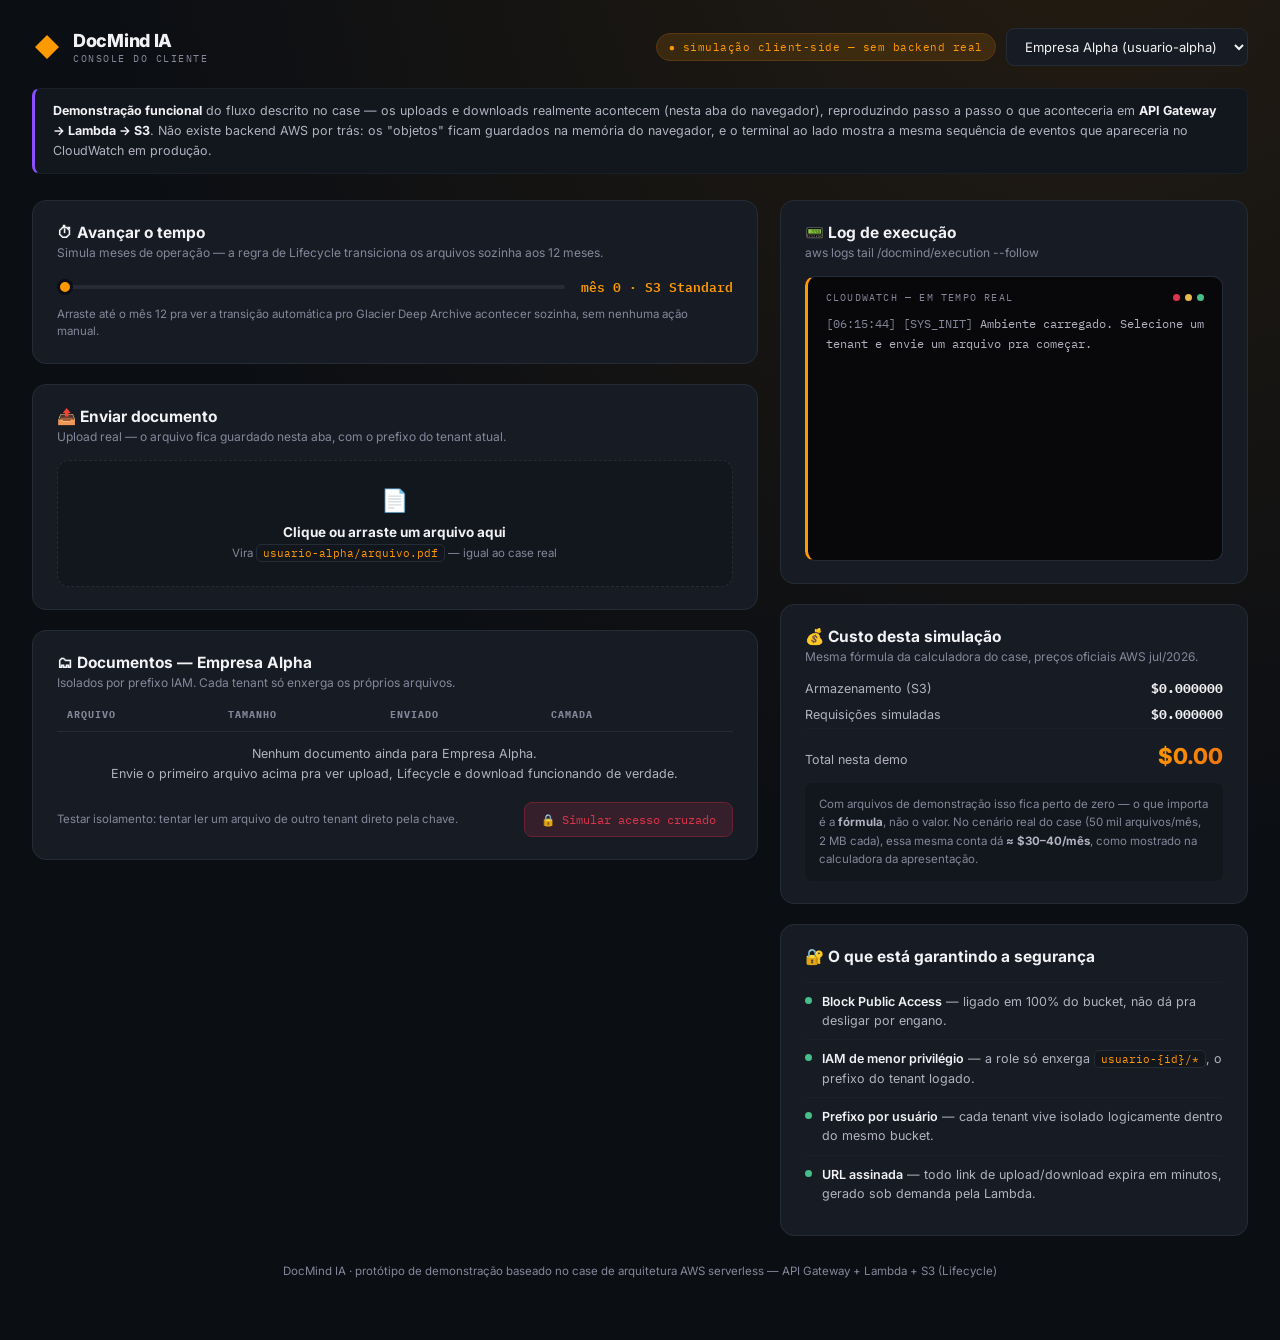
==== demo.html @ c2d1c425 "Publica apresentação e demo do DocMind IA" ====
<!DOCTYPE html>
<html lang="pt-BR">
<head>
<meta charset="UTF-8">
<meta name="viewport" content="width=device-width, initial-scale=1.0">
<title>DocMind IA — Demonstração funcional</title>
<link rel="preconnect" href="https://fonts.googleapis.com">
<link href="https://fonts.googleapis.com/css2?family=Inter:ital,wght@0,400;0,500;0,600;0,700;0,800;1,500&family=IBM+Plex+Mono:wght@400;500;600&display=swap" rel="stylesheet">
<style>
:root{
  --bg:#0B0E13; --bg-alt:#12161D; --card:#171C24;
  --border:#262C36; --border-soft:#1A1F28;
  --text:#F2F2F5; --text-muted:#B2B2C0; --text-dim:#86869A;
  --accent:#FF9900; --accent2:#FFC300; --accent-soft:rgba(255,153,0,.14); --accent-dim:#5C3814;
  --accent-gradient:linear-gradient(135deg,#FF9900,#EC7211);
  --teal:#6FBE44; --teal-soft:rgba(111,190,68,.15);
  --ice:#8C4FFF; --ice-soft:rgba(140,79,255,.15);
  --red:#DD344C; --red-soft:rgba(221,52,76,.15);
  --green:#45BE8A; --green-soft:rgba(69,190,138,.15);
  --pink:#E7157B; --pink-soft:rgba(231,21,123,.15);
  --display:'Inter',sans-serif; --body:'Inter',sans-serif; --mono:'IBM Plex Mono',monospace;
}
*{box-sizing:border-box; margin:0; padding:0;}
html,body{background:var(--bg); color:var(--text); font-family:var(--body); min-height:100vh;}
body{background:radial-gradient(circle at 85% -10%, rgba(255,153,0,.10), transparent 55%), var(--bg); padding:28px 32px 60px;}
::selection{background:var(--accent); color:#0B0E13;}
a{color:inherit;}

/* ---------- Header ---------- */
#topbar{display:flex; align-items:center; justify-content:space-between; max-width:1360px; margin:0 auto 22px; flex-wrap:wrap; gap:14px;}
.brand{display:flex; align-items:center; gap:11px;}
.brand svg{flex-shrink:0;}
.brand-text b{font-family:var(--display); font-weight:800; font-size:18px; letter-spacing:-.3px;}
.brand-text span{display:block; font-family:var(--mono); font-size:10px; letter-spacing:1.5px; text-transform:uppercase; color:var(--text-dim); margin-top:1px;}
.top-controls{display:flex; align-items:center; gap:10px; flex-wrap:wrap;}
.sim-badge{font-family:var(--mono); font-size:10.5px; letter-spacing:.5px; color:var(--accent); background:var(--accent-soft); border:1px solid var(--accent-dim); padding:6px 12px; border-radius:20px;}
select#tenantSelect{background:var(--card); color:var(--text); border:1px solid var(--border); border-radius:8px; padding:9px 14px; font-family:var(--body); font-size:13px; cursor:pointer; outline:none;}
select#tenantSelect:focus{border-color:var(--accent);}

/* ---------- Disclosure banner ---------- */
.disclosure{max-width:1360px; margin:0 auto 26px; background:var(--bg-alt); border:1px solid var(--border-soft); border-left:3px solid var(--ice); border-radius:8px; padding:12px 18px; font-size:12.5px; color:var(--text-muted); line-height:1.6;}
.disclosure b{color:var(--text);}

/* ---------- Layout ---------- */
.layout{max-width:1360px; margin:0 auto; display:grid; grid-template-columns:1.55fr 1fr; gap:22px; align-items:start;}
@media (max-width:980px){ .layout{grid-template-columns:1fr;} }

.card{background:var(--card); border:1px solid var(--border); border-radius:14px; padding:22px 24px;}
.card + .card{margin-top:20px;}
.card-head{display:flex; align-items:center; justify-content:space-between; margin-bottom:16px; gap:12px; flex-wrap:wrap;}
.card-head h2{font-family:var(--display); font-size:15.5px; font-weight:700;}
.card-head p{font-size:12px; color:var(--text-dim); margin-top:3px;}

/* ---------- Time control ---------- */
.time-row{display:flex; align-items:center; gap:16px; flex-wrap:wrap;}
.time-row input[type=range]{flex:1; min-width:180px; -webkit-appearance:none; height:4px; background:var(--border); border-radius:3px; outline:none;}
.time-row input[type=range]::-webkit-slider-thumb{-webkit-appearance:none; width:16px; height:16px; border-radius:50%; background:var(--accent); cursor:pointer; border:3px solid var(--bg);}
.time-readout{font-family:var(--mono); font-size:13px; color:var(--accent); font-weight:600; white-space:nowrap;}
.time-hint{font-size:11.5px; color:var(--text-dim); margin-top:8px; line-height:1.5;}

/* ---------- Upload zone ---------- */
.dropzone{border:1.5px dashed var(--border); border-radius:12px; padding:26px 20px; text-align:center; cursor:pointer; transition:all .15s; background:var(--bg-alt);}
.dropzone:hover, .dropzone.drag{border-color:var(--accent); background:var(--accent-soft);}
.dropzone .dz-icon{font-size:22px; margin-bottom:8px;}
.dropzone b{font-size:13.5px;}
.dropzone p{font-size:11.5px; color:var(--text-dim); margin-top:5px;}
#fileInput{display:none;}

/* ---------- Table ---------- */
table.docs{width:100%; border-collapse:collapse; margin-top:18px;}
table.docs thead th{font-family:var(--mono); font-size:10px; text-transform:uppercase; letter-spacing:1px; color:var(--text-dim); text-align:left; padding:0 10px 10px; border-bottom:1px solid var(--border);}
table.docs tbody td{padding:12px 10px; border-bottom:1px solid var(--border-soft); font-size:12.5px; color:var(--text-muted); vertical-align:middle;}
table.docs tbody tr:last-child td{border-bottom:none;}
.doc-name{color:var(--text); font-weight:600; display:flex; align-items:center; gap:9px;}
.doc-name .fi{width:26px; height:26px; border-radius:7px; background:var(--bg-alt); display:flex; align-items:center; justify-content:center; font-size:12px; flex-shrink:0;}
.tier-pill{font-family:var(--mono); font-size:10px; letter-spacing:.5px; padding:4px 9px; border-radius:20px; display:inline-flex; align-items:center; gap:5px; white-space:nowrap;}
.tier-pill.standard{background:var(--teal-soft); color:var(--teal);}
.tier-pill.glacier{background:var(--ice-soft); color:var(--ice);}
.btn-dl{background:none; border:1px solid var(--border); color:var(--text-muted); font-family:var(--mono); font-size:11px; padding:6px 12px; border-radius:7px; cursor:pointer; transition:all .15s;}
.btn-dl:hover{border-color:var(--accent); color:var(--accent); background:var(--accent-soft);}
.btn-rm{background:none; border:none; color:var(--text-dim); cursor:pointer; font-size:14px; padding:4px 6px;}
.btn-rm:hover{color:var(--red);}
.empty-row td{padding:36px 10px; text-align:center; color:var(--text-dim); font-size:12.5px; line-height:1.6;}

/* ---------- IAM test ---------- */
.iam-test{display:flex; align-items:center; justify-content:space-between; gap:14px; flex-wrap:wrap; margin-top:6px;}
.btn-iam{background:var(--red-soft); border:1px solid #6b2230; color:var(--red); font-family:var(--mono); font-size:11.5px; padding:9px 16px; border-radius:8px; cursor:pointer; white-space:nowrap;}
.btn-iam:hover{background:rgba(221,52,76,.24);}

/* ---------- Terminal ---------- */
.terminal{background:#08080B; border:1px solid var(--border); border-left:3px solid var(--accent); border-radius:10px; padding:14px 18px 16px;}
.terminal .t-title{font-family:var(--mono); font-size:10px; color:var(--text-dim); text-transform:uppercase; letter-spacing:1.2px; margin-bottom:10px; display:flex; justify-content:space-between; align-items:center;}
.terminal .t-title .dots{display:flex; gap:5px;}
.terminal .t-title .dots span{width:7px; height:7px; border-radius:50%; display:inline-block;}
.t-log{height:230px; overflow-y:auto; font-family:var(--mono); font-size:11.5px; line-height:1.75;}
.t-line{margin-bottom:2px; color:var(--text-muted);}
.t-line .tt{color:var(--text-dim); margin-right:7px;}

/* ---------- Cost card ---------- */
.cost-grid{display:grid; gap:10px;}
.cost-row{display:flex; justify-content:space-between; align-items:baseline; font-size:12.5px; color:var(--text-muted);}
.cost-row b{color:var(--text); font-family:var(--mono);}
.cost-total{margin-top:6px; padding-top:14px; border-top:1px solid var(--border-soft); display:flex; justify-content:space-between; align-items:baseline;}
.cost-total .lbl{font-size:12.5px; color:var(--text-muted);}
.cost-total .val{font-family:var(--display); font-size:22px; font-weight:800; background:var(--accent-gradient); -webkit-background-clip:text; background-clip:text; color:transparent;}
.cost-ref{margin-top:14px; padding:12px 14px; background:var(--bg-alt); border-radius:8px; font-size:11.5px; color:var(--text-dim); line-height:1.6;}
.cost-ref b{color:var(--text-muted);}

/* ---------- Security card ---------- */
.sec-item{display:flex; gap:10px; align-items:flex-start; padding:9px 0; border-top:1px solid var(--border-soft);}
.sec-item:first-child{border-top:none; padding-top:0;}
.sec-item .dot{width:7px; height:7px; border-radius:50%; background:var(--green); margin-top:5px; flex-shrink:0;}
.sec-item .st{font-size:12.5px; color:var(--text-muted); line-height:1.55;}
.sec-item .st b{color:var(--text); font-weight:600;}
code.inline{font-family:var(--mono); background:var(--bg-alt); border:1px solid var(--border); padding:1px 6px; border-radius:5px; font-size:11px; color:var(--accent);}

.footer-note{max-width:1360px; margin:26px auto 0; font-size:11.5px; color:var(--text-dim); text-align:center; line-height:1.6;}
</style>
</head>
<body>

<div id="topbar">
  <div class="brand">
    <svg width="30" height="30" viewBox="0 0 20 20" fill="none"><path d="M2 10 L10 2 L18 10 L10 18 Z M6 10 L10 6 L14 10 L10 14 Z" fill="#FF9900"/></svg>
    <div class="brand-text"><b>DocMind IA</b><span>Console do cliente</span></div>
  </div>
  <div class="top-controls">
    <span class="sim-badge">● simulação client-side — sem backend real</span>
    <select id="tenantSelect" onchange="switchTenant(this.value)">
      <option value="alpha">Empresa Alpha (usuario-alpha)</option>
      <option value="beta">Empresa Beta (usuario-beta)</option>
    </select>
  </div>
</div>

<div class="disclosure">
  <b>Demonstração funcional</b> do fluxo descrito no case — os uploads e downloads realmente acontecem (nesta aba do navegador), reproduzindo passo a passo o que aconteceria em <b>API Gateway → Lambda → S3</b>. Não existe backend AWS por trás: os "objetos" ficam guardados na memória do navegador, e o terminal ao lado mostra a mesma sequência de eventos que apareceria no CloudWatch em produção.
</div>

<div class="layout">
  <div>
    <div class="card">
      <div class="card-head">
        <div>
          <h2>⏱ Avançar o tempo</h2>
          <p>Simula meses de operação — a regra de Lifecycle transiciona os arquivos sozinha aos 12 meses.</p>
        </div>
      </div>
      <div class="time-row">
        <input type="range" id="rngMonths" min="0" max="36" step="1" value="0" oninput="setMonths(this.value)">
        <span class="time-readout" id="monthsReadout">mês 0 · S3 Standard</span>
      </div>
      <p class="time-hint">Arraste até o mês 12 pra ver a transição automática pro Glacier Deep Archive acontecer sozinha, sem nenhuma ação manual.</p>
    </div>

    <div class="card">
      <div class="card-head">
        <div>
          <h2>📤 Enviar documento</h2>
          <p>Upload real — o arquivo fica guardado nesta aba, com o prefixo do tenant atual.</p>
        </div>
      </div>
      <div class="dropzone" id="dropzone" onclick="document.getElementById('fileInput').click()">
        <div class="dz-icon">📄</div>
        <b>Clique ou arraste um arquivo aqui</b>
        <p>Vira <code class="inline" id="prefixHint">usuario-alpha/arquivo.pdf</code> — igual ao case real</p>
      </div>
      <input type="file" id="fileInput" onchange="handleFiles(this.files)">
    </div>

    <div class="card">
      <div class="card-head">
        <div>
          <h2>🗂 Documentos — <span id="tenantLabel">Empresa Alpha</span></h2>
          <p>Isolados por prefixo IAM. Cada tenant só enxerga os próprios arquivos.</p>
        </div>
      </div>
      <table class="docs">
        <thead>
          <tr><th>Arquivo</th><th>Tamanho</th><th>Enviado</th><th>Camada</th><th></th></tr>
        </thead>
        <tbody id="docsBody"></tbody>
      </table>

      <div class="iam-test">
        <span style="font-size:11.5px; color:var(--text-dim);">Testar isolamento: tentar ler um arquivo de outro tenant direto pela chave.</span>
        <button class="btn-iam" onclick="attemptCrossTenant()">🔒 Simular acesso cruzado</button>
      </div>
    </div>
  </div>

  <div>
    <div class="card">
      <div class="card-head">
        <div>
          <h2>📟 Log de execução</h2>
          <p>aws logs tail /docmind/execution --follow</p>
        </div>
      </div>
      <div class="terminal">
        <div class="t-title">
          <span>CloudWatch — em tempo real</span>
          <span class="dots"><span style="background:#DD344C;"></span><span style="background:#E8B84B;"></span><span style="background:#45BE8A;"></span></span>
        </div>
        <div class="t-log" id="terminalLog"></div>
      </div>
    </div>

    <div class="card">
      <div class="card-head"><div><h2>💰 Custo desta simulação</h2><p>Mesma fórmula da calculadora do case, preços oficiais AWS jul/2026.</p></div></div>
      <div class="cost-grid">
        <div class="cost-row"><span>Armazenamento (S3)</span><b id="costStorage">$0.000000</b></div>
        <div class="cost-row"><span>Requisições simuladas</span><b id="costRequests">$0.000000</b></div>
      </div>
      <div class="cost-total"><span class="lbl">Total nesta demo</span><span class="val" id="costTotal">$0.00</span></div>
      <div class="cost-ref">
        Com arquivos de demonstração isso fica perto de zero — o que importa é a <b>fórmula</b>, não o valor. No cenário real do case (50 mil arquivos/mês, 2 MB cada), essa mesma conta dá <b>≈ $30–40/mês</b>, como mostrado na calculadora da apresentação.
      </div>
    </div>

    <div class="card">
      <div class="card-head"><div><h2>🔐 O que está garantindo a segurança</h2></div></div>
      <div class="sec-item"><div class="dot"></div><div class="st"><b>Block Public Access</b> — ligado em 100% do bucket, não dá pra desligar por engano.</div></div>
      <div class="sec-item"><div class="dot"></div><div class="st"><b>IAM de menor privilégio</b> — a role só enxerga <code class="inline">usuario-{id}/*</code>, o prefixo do tenant logado.</div></div>
      <div class="sec-item"><div class="dot"></div><div class="st"><b>Prefixo por usuário</b> — cada tenant vive isolado logicamente dentro do mesmo bucket.</div></div>
      <div class="sec-item"><div class="dot"></div><div class="st"><b>URL assinada</b> — todo link de upload/download expira em minutos, gerado sob demanda pela Lambda.</div></div>
    </div>
  </div>
</div>

<p class="footer-note">DocMind IA · protótipo de demonstração baseado no case de arquitetura AWS serverless — API Gateway + Lambda + S3 (Lifecycle)</p>

<script>
/* ---------- Pricing (mesmas constantes da calculadora do case, us-east-1, jul/2026) ---------- */
const PRICE = { s3Standard:0.023, s3Glacier:0.00099, s3Put:0.005, s3Get:0.0004 };

/* ---------- Estado ---------- */
const tenants = {
  alpha: { name:'Empresa Alpha', prefix:'usuario-alpha' },
  beta:  { name:'Empresa Beta',  prefix:'usuario-beta' }
};
let currentTenant = 'alpha';
let monthsElapsed = 0;
let docs = { alpha: [], beta: [] };
let requestCount = 0;
let docSeq = 0;

/* ---------- Terminal ---------- */
function log(html, color){
  const el = document.getElementById('terminalLog');
  const time = new Date().toLocaleTimeString('pt-BR');
  const line = document.createElement('div');
  line.className = 't-line';
  line.innerHTML = `<span class="tt">[${time}]</span><span style="color:${color||'inherit'}">${html}</span>`;
  el.appendChild(line);
  el.scrollTop = el.scrollHeight;
  requestCount++;
}

/* ---------- Tenant ---------- */
function switchTenant(id){
  currentTenant = id;
  document.getElementById('tenantLabel').textContent = tenants[id].name;
  document.getElementById('prefixHint').textContent = `${tenants[id].prefix}/arquivo.pdf`;
  log(`<span style="color:var(--ice);">[IAM]</span> Sessão trocada — policy agora restringe acesso a <b>${tenants[id].prefix}/*</b>.`, null);
  renderDocs();
  renderCost();
}

/* ---------- Tempo / Lifecycle ---------- */
function setMonths(v){
  monthsElapsed = +v;
  const readout = document.getElementById('monthsReadout');
  let transitioned = 0;
  Object.keys(docs).forEach(t=>{
    docs[t].forEach(d=>{
      const wasGlacier = d.tier === 'glacier';
      d.tier = (monthsElapsed - d.uploadedMonth) >= 12 ? 'glacier' : 'standard';
      if(d.tier === 'glacier' && !wasGlacier) transitioned++;
    });
  });
  readout.textContent = `mês ${monthsElapsed} · ${monthsElapsed>=12 ? 'transição ativa' : 'janela de acesso ativo'}`;
  if(transitioned > 0){
    log(`<span style="color:var(--teal);">[S3_LIFECYCLE]</span> Regra automática migrou ${transitioned} objeto(s) pra Glacier Deep Archive — nenhuma ação manual.`, null);
  }
  renderDocs();
  renderCost();
}

/* ---------- Upload ---------- */
const dz = document.getElementById('dropzone');
['dragover','dragleave','drop'].forEach(evt=>{
  dz.addEventListener(evt, e=>{
    e.preventDefault();
    dz.classList.toggle('drag', evt==='dragover');
    if(evt==='drop') handleFiles(e.dataTransfer.files);
  });
});
function handleFiles(fileList){
  Array.from(fileList).forEach(file=>{
    const reader = new FileReader();
    reader.onload = ()=>{
      const blob = new Blob([reader.result], {type:file.type || 'application/octet-stream'});
      const doc = {
        id: 'doc'+(docSeq++),
        name: file.name,
        size: file.size,
        uploadedMonth: monthsElapsed,
        tier: 'standard',
        blob
      };
      docs[currentTenant].push(doc);
      const prefix = tenants[currentTenant].prefix;
      log(`<span style="color:var(--text);">[HTTPS_PUT]</span> Cliente envia <b>${file.name}</b> com token Bearer.`, null);
      log(`<span style="color:var(--ice);">[API_GATEWAY]</span> Token validado, roteando pra Lambda.`, null);
      log(`<span style="color:var(--accent);">[LAMBDA]</span> Gerando URL assinada restrita a <b>${prefix}/${file.name}</b> — expira em minutos.`, null);
      log(`<span style="color:var(--teal);">[S3_STANDARD]</span> Objeto armazenado (${formatSize(file.size)}).`, null);
      renderDocs();
      renderCost();
    };
    reader.readAsArrayBuffer(file);
  });
  document.getElementById('fileInput').value = '';
}

/* ---------- Download ---------- */
function handleDownload(id){
  const doc = docs[currentTenant].find(d=>d.id===id);
  if(!doc) return;
  const prefix = tenants[currentTenant].prefix;
  log(`<span style="color:var(--text);">[HTTPS_GET]</span> Cliente solicita download de <b>${doc.name}</b>.`, null);
  log(`<span style="color:var(--ice);">[API_GATEWAY]</span> Token validado.`, null);
  log(`<span style="color:var(--accent);">[LAMBDA]</span> Gerando URL assinada de leitura restrita a <b>${prefix}/${doc.name}</b>.`, null);
  if(doc.tier === 'glacier'){
    log(`<span style="color:var(--ice);">[S3_GLACIER]</span> Objeto em camada fria — restore iniciado (no mundo real leva de 3 a 12h).`, null);
    log(`<span style="color:var(--ice);">[S3_GLACIER]</span> Restore concluído (simulado). Link liberado.`, null);
  } else {
    log(`<span style="color:var(--teal);">[S3_STANDARD]</span> Link liberado imediatamente.`, null);
  }
  const url = URL.createObjectURL(doc.blob);
  const a = document.createElement('a');
  a.href = url; a.download = doc.name;
  document.body.appendChild(a); a.click(); a.remove();
  setTimeout(()=>URL.revokeObjectURL(url), 2000);
  renderCost();
}

function removeDoc(id){
  docs[currentTenant] = docs[currentTenant].filter(d=>d.id!==id);
  log(`<span style="color:var(--red);">[S3_DELETE]</span> Objeto removido manualmente da simulação (fora do fluxo real — no case, nada é deletado).`, null);
  renderDocs();
  renderCost();
}

/* ---------- Teste de isolamento IAM ---------- */
function attemptCrossTenant(){
  const otherId = currentTenant === 'alpha' ? 'beta' : 'alpha';
  const other = tenants[otherId];
  log(`<span style="color:var(--red);">[S3_GET]</span> Tentando ler <b>${other.prefix}/qualquer-arquivo.pdf</b> a partir da sessão de ${tenants[currentTenant].name}...`, null);
  log(`<span style="color:var(--red);">[IAM] AccessDenied</span> — a policy da role só permite ação em <b>${tenants[currentTenant].prefix}/*</b>. Requisição negada antes de tocar no S3.`, null);
}

/* ---------- Render ---------- */
function formatSize(bytes){
  if(bytes < 1024) return bytes + ' B';
  if(bytes < 1024*1024) return (bytes/1024).toFixed(1) + ' KB';
  return (bytes/1024/1024).toFixed(2) + ' MB';
}
function renderDocs(){
  const body = document.getElementById('docsBody');
  const list = docs[currentTenant];
  if(list.length === 0){
    body.innerHTML = `<tr class="empty-row"><td colspan="5">Nenhum documento ainda para ${tenants[currentTenant].name}.<br>Envie o primeiro arquivo acima pra ver upload, Lifecycle e download funcionando de verdade.</td></tr>`;
    return;
  }
  body.innerHTML = list.map(d=>`
    <tr>
      <td><div class="doc-name"><span class="fi">📄</span>${d.name}</div></td>
      <td>${formatSize(d.size)}</td>
      <td>mês ${d.uploadedMonth}</td>
      <td>${d.tier==='glacier'
        ? '<span class="tier-pill glacier">❄ Glacier Deep Archive</span>'
        : '<span class="tier-pill standard">☀ S3 Standard</span>'}</td>
      <td style="text-align:right; white-space:nowrap;">
        <button class="btn-dl" onclick="handleDownload('${d.id}')">Baixar</button>
        <button class="btn-rm" onclick="removeDoc('${d.id}')" title="Remover da simulação">✕</button>
      </td>
    </tr>
  `).join('');
}
function renderCost(){
  let storageCost = 0, requestCost = 0, puts=0, gets=0;
  Object.values(docs).flat().forEach(d=>{
    const gb = d.size / (1024**3);
    storageCost += gb * (d.tier==='glacier' ? PRICE.s3Glacier : PRICE.s3Standard);
    puts++;
  });
  requestCost = (puts/1000)*PRICE.s3Put;
  document.getElementById('costStorage').textContent = '$' + storageCost.toFixed(6);
  document.getElementById('costRequests').textContent = '$' + requestCost.toFixed(6);
  document.getElementById('costTotal').textContent = '$' + (storageCost+requestCost).toFixed(2);
}

/* ---------- Init ---------- */
log('<span style="color:var(--text-dim);">[SYS_INIT]</span> Ambiente carregado. Selecione um tenant e envie um arquivo pra começar.', null);
renderDocs();
renderCost();
</script>
</body>
</html>
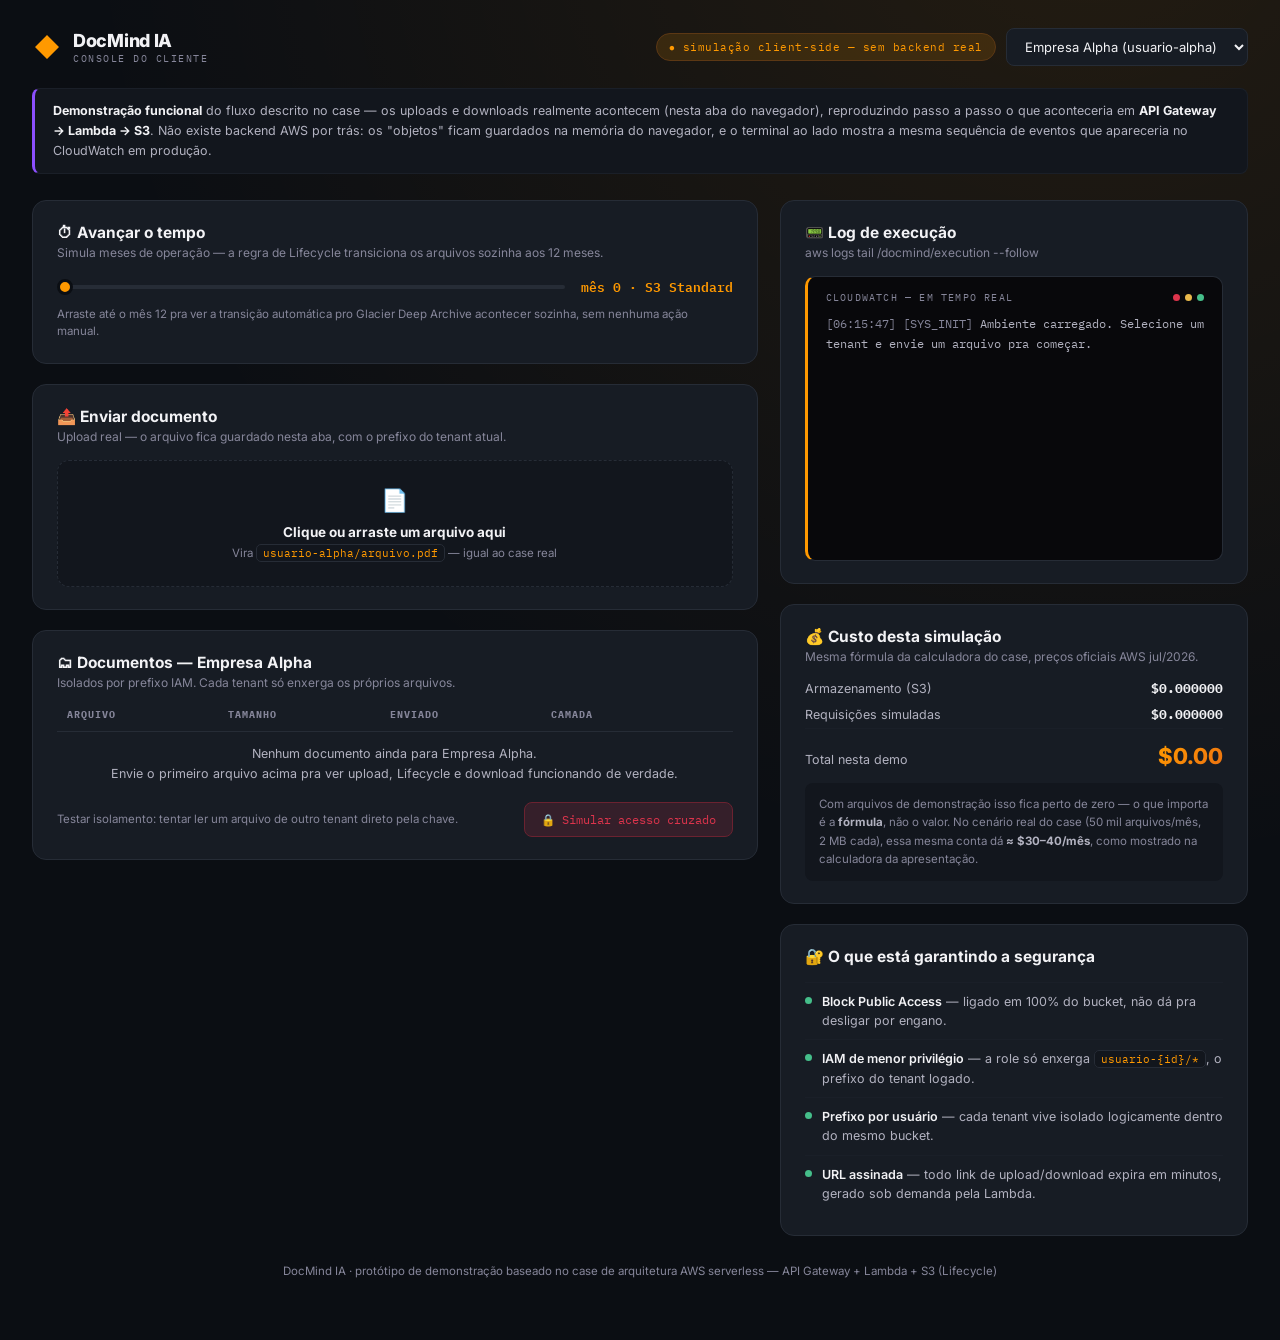
==== commit 9c969e39: "Extrai CSS e JS inline para assets/ separados" ====
--- a/demo.html
+++ b/demo.html
@@ -6,116 +6,7 @@
 <title>DocMind IA — Demonstração funcional</title>
 <link rel="preconnect" href="https://fonts.googleapis.com">
 <link href="https://fonts.googleapis.com/css2?family=Inter:ital,wght@0,400;0,500;0,600;0,700;0,800;1,500&family=IBM+Plex+Mono:wght@400;500;600&display=swap" rel="stylesheet">
-<style>
-:root{
-  --bg:#0B0E13; --bg-alt:#12161D; --card:#171C24;
-  --border:#262C36; --border-soft:#1A1F28;
-  --text:#F2F2F5; --text-muted:#B2B2C0; --text-dim:#86869A;
-  --accent:#FF9900; --accent2:#FFC300; --accent-soft:rgba(255,153,0,.14); --accent-dim:#5C3814;
-  --accent-gradient:linear-gradient(135deg,#FF9900,#EC7211);
-  --teal:#6FBE44; --teal-soft:rgba(111,190,68,.15);
-  --ice:#8C4FFF; --ice-soft:rgba(140,79,255,.15);
-  --red:#DD344C; --red-soft:rgba(221,52,76,.15);
-  --green:#45BE8A; --green-soft:rgba(69,190,138,.15);
-  --pink:#E7157B; --pink-soft:rgba(231,21,123,.15);
-  --display:'Inter',sans-serif; --body:'Inter',sans-serif; --mono:'IBM Plex Mono',monospace;
-}
-*{box-sizing:border-box; margin:0; padding:0;}
-html,body{background:var(--bg); color:var(--text); font-family:var(--body); min-height:100vh;}
-body{background:radial-gradient(circle at 85% -10%, rgba(255,153,0,.10), transparent 55%), var(--bg); padding:28px 32px 60px;}
-::selection{background:var(--accent); color:#0B0E13;}
-a{color:inherit;}
-
-/* ---------- Header ---------- */
-#topbar{display:flex; align-items:center; justify-content:space-between; max-width:1360px; margin:0 auto 22px; flex-wrap:wrap; gap:14px;}
-.brand{display:flex; align-items:center; gap:11px;}
-.brand svg{flex-shrink:0;}
-.brand-text b{font-family:var(--display); font-weight:800; font-size:18px; letter-spacing:-.3px;}
-.brand-text span{display:block; font-family:var(--mono); font-size:10px; letter-spacing:1.5px; text-transform:uppercase; color:var(--text-dim); margin-top:1px;}
-.top-controls{display:flex; align-items:center; gap:10px; flex-wrap:wrap;}
-.sim-badge{font-family:var(--mono); font-size:10.5px; letter-spacing:.5px; color:var(--accent); background:var(--accent-soft); border:1px solid var(--accent-dim); padding:6px 12px; border-radius:20px;}
-select#tenantSelect{background:var(--card); color:var(--text); border:1px solid var(--border); border-radius:8px; padding:9px 14px; font-family:var(--body); font-size:13px; cursor:pointer; outline:none;}
-select#tenantSelect:focus{border-color:var(--accent);}
-
-/* ---------- Disclosure banner ---------- */
-.disclosure{max-width:1360px; margin:0 auto 26px; background:var(--bg-alt); border:1px solid var(--border-soft); border-left:3px solid var(--ice); border-radius:8px; padding:12px 18px; font-size:12.5px; color:var(--text-muted); line-height:1.6;}
-.disclosure b{color:var(--text);}
-
-/* ---------- Layout ---------- */
-.layout{max-width:1360px; margin:0 auto; display:grid; grid-template-columns:1.55fr 1fr; gap:22px; align-items:start;}
-@media (max-width:980px){ .layout{grid-template-columns:1fr;} }
-
-.card{background:var(--card); border:1px solid var(--border); border-radius:14px; padding:22px 24px;}
-.card + .card{margin-top:20px;}
-.card-head{display:flex; align-items:center; justify-content:space-between; margin-bottom:16px; gap:12px; flex-wrap:wrap;}
-.card-head h2{font-family:var(--display); font-size:15.5px; font-weight:700;}
-.card-head p{font-size:12px; color:var(--text-dim); margin-top:3px;}
-
-/* ---------- Time control ---------- */
-.time-row{display:flex; align-items:center; gap:16px; flex-wrap:wrap;}
-.time-row input[type=range]{flex:1; min-width:180px; -webkit-appearance:none; height:4px; background:var(--border); border-radius:3px; outline:none;}
-.time-row input[type=range]::-webkit-slider-thumb{-webkit-appearance:none; width:16px; height:16px; border-radius:50%; background:var(--accent); cursor:pointer; border:3px solid var(--bg);}
-.time-readout{font-family:var(--mono); font-size:13px; color:var(--accent); font-weight:600; white-space:nowrap;}
-.time-hint{font-size:11.5px; color:var(--text-dim); margin-top:8px; line-height:1.5;}
-
-/* ---------- Upload zone ---------- */
-.dropzone{border:1.5px dashed var(--border); border-radius:12px; padding:26px 20px; text-align:center; cursor:pointer; transition:all .15s; background:var(--bg-alt);}
-.dropzone:hover, .dropzone.drag{border-color:var(--accent); background:var(--accent-soft);}
-.dropzone .dz-icon{font-size:22px; margin-bottom:8px;}
-.dropzone b{font-size:13.5px;}
-.dropzone p{font-size:11.5px; color:var(--text-dim); margin-top:5px;}
-#fileInput{display:none;}
-
-/* ---------- Table ---------- */
-table.docs{width:100%; border-collapse:collapse; margin-top:18px;}
-table.docs thead th{font-family:var(--mono); font-size:10px; text-transform:uppercase; letter-spacing:1px; color:var(--text-dim); text-align:left; padding:0 10px 10px; border-bottom:1px solid var(--border);}
-table.docs tbody td{padding:12px 10px; border-bottom:1px solid var(--border-soft); font-size:12.5px; color:var(--text-muted); vertical-align:middle;}
-table.docs tbody tr:last-child td{border-bottom:none;}
-.doc-name{color:var(--text); font-weight:600; display:flex; align-items:center; gap:9px;}
-.doc-name .fi{width:26px; height:26px; border-radius:7px; background:var(--bg-alt); display:flex; align-items:center; justify-content:center; font-size:12px; flex-shrink:0;}
-.tier-pill{font-family:var(--mono); font-size:10px; letter-spacing:.5px; padding:4px 9px; border-radius:20px; display:inline-flex; align-items:center; gap:5px; white-space:nowrap;}
-.tier-pill.standard{background:var(--teal-soft); color:var(--teal);}
-.tier-pill.glacier{background:var(--ice-soft); color:var(--ice);}
-.btn-dl{background:none; border:1px solid var(--border); color:var(--text-muted); font-family:var(--mono); font-size:11px; padding:6px 12px; border-radius:7px; cursor:pointer; transition:all .15s;}
-.btn-dl:hover{border-color:var(--accent); color:var(--accent); background:var(--accent-soft);}
-.btn-rm{background:none; border:none; color:var(--text-dim); cursor:pointer; font-size:14px; padding:4px 6px;}
-.btn-rm:hover{color:var(--red);}
-.empty-row td{padding:36px 10px; text-align:center; color:var(--text-dim); font-size:12.5px; line-height:1.6;}
-
-/* ---------- IAM test ---------- */
-.iam-test{display:flex; align-items:center; justify-content:space-between; gap:14px; flex-wrap:wrap; margin-top:6px;}
-.btn-iam{background:var(--red-soft); border:1px solid #6b2230; color:var(--red); font-family:var(--mono); font-size:11.5px; padding:9px 16px; border-radius:8px; cursor:pointer; white-space:nowrap;}
-.btn-iam:hover{background:rgba(221,52,76,.24);}
-
-/* ---------- Terminal ---------- */
-.terminal{background:#08080B; border:1px solid var(--border); border-left:3px solid var(--accent); border-radius:10px; padding:14px 18px 16px;}
-.terminal .t-title{font-family:var(--mono); font-size:10px; color:var(--text-dim); text-transform:uppercase; letter-spacing:1.2px; margin-bottom:10px; display:flex; justify-content:space-between; align-items:center;}
-.terminal .t-title .dots{display:flex; gap:5px;}
-.terminal .t-title .dots span{width:7px; height:7px; border-radius:50%; display:inline-block;}
-.t-log{height:230px; overflow-y:auto; font-family:var(--mono); font-size:11.5px; line-height:1.75;}
-.t-line{margin-bottom:2px; color:var(--text-muted);}
-.t-line .tt{color:var(--text-dim); margin-right:7px;}
-
-/* ---------- Cost card ---------- */
-.cost-grid{display:grid; gap:10px;}
-.cost-row{display:flex; justify-content:space-between; align-items:baseline; font-size:12.5px; color:var(--text-muted);}
-.cost-row b{color:var(--text); font-family:var(--mono);}
-.cost-total{margin-top:6px; padding-top:14px; border-top:1px solid var(--border-soft); display:flex; justify-content:space-between; align-items:baseline;}
-.cost-total .lbl{font-size:12.5px; color:var(--text-muted);}
-.cost-total .val{font-family:var(--display); font-size:22px; font-weight:800; background:var(--accent-gradient); -webkit-background-clip:text; background-clip:text; color:transparent;}
-.cost-ref{margin-top:14px; padding:12px 14px; background:var(--bg-alt); border-radius:8px; font-size:11.5px; color:var(--text-dim); line-height:1.6;}
-.cost-ref b{color:var(--text-muted);}
-
-/* ---------- Security card ---------- */
-.sec-item{display:flex; gap:10px; align-items:flex-start; padding:9px 0; border-top:1px solid var(--border-soft);}
-.sec-item:first-child{border-top:none; padding-top:0;}
-.sec-item .dot{width:7px; height:7px; border-radius:50%; background:var(--green); margin-top:5px; flex-shrink:0;}
-.sec-item .st{font-size:12.5px; color:var(--text-muted); line-height:1.55;}
-.sec-item .st b{color:var(--text); font-weight:600;}
-code.inline{font-family:var(--mono); background:var(--bg-alt); border:1px solid var(--border); padding:1px 6px; border-radius:5px; font-size:11px; color:var(--accent);}
-
-.footer-note{max-width:1360px; margin:26px auto 0; font-size:11.5px; color:var(--text-dim); text-align:center; line-height:1.6;}
-</style>
+<link rel="stylesheet" href="assets/css/demo.css">
 </head>
 <body>
 
@@ -230,181 +121,6 @@
 
 <p class="footer-note">DocMind IA · protótipo de demonstração baseado no case de arquitetura AWS serverless — API Gateway + Lambda + S3 (Lifecycle)</p>
 
-<script>
-/* ---------- Pricing (mesmas constantes da calculadora do case, us-east-1, jul/2026) ---------- */
-const PRICE = { s3Standard:0.023, s3Glacier:0.00099, s3Put:0.005, s3Get:0.0004 };
-
-/* ---------- Estado ---------- */
-const tenants = {
-  alpha: { name:'Empresa Alpha', prefix:'usuario-alpha' },
-  beta:  { name:'Empresa Beta',  prefix:'usuario-beta' }
-};
-let currentTenant = 'alpha';
-let monthsElapsed = 0;
-let docs = { alpha: [], beta: [] };
-let requestCount = 0;
-let docSeq = 0;
-
-/* ---------- Terminal ---------- */
-function log(html, color){
-  const el = document.getElementById('terminalLog');
-  const time = new Date().toLocaleTimeString('pt-BR');
-  const line = document.createElement('div');
-  line.className = 't-line';
-  line.innerHTML = `<span class="tt">[${time}]</span><span style="color:${color||'inherit'}">${html}</span>`;
-  el.appendChild(line);
-  el.scrollTop = el.scrollHeight;
-  requestCount++;
-}
-
-/* ---------- Tenant ---------- */
-function switchTenant(id){
-  currentTenant = id;
-  document.getElementById('tenantLabel').textContent = tenants[id].name;
-  document.getElementById('prefixHint').textContent = `${tenants[id].prefix}/arquivo.pdf`;
-  log(`<span style="color:var(--ice);">[IAM]</span> Sessão trocada — policy agora restringe acesso a <b>${tenants[id].prefix}/*</b>.`, null);
-  renderDocs();
-  renderCost();
-}
-
-/* ---------- Tempo / Lifecycle ---------- */
-function setMonths(v){
-  monthsElapsed = +v;
-  const readout = document.getElementById('monthsReadout');
-  let transitioned = 0;
-  Object.keys(docs).forEach(t=>{
-    docs[t].forEach(d=>{
-      const wasGlacier = d.tier === 'glacier';
-      d.tier = (monthsElapsed - d.uploadedMonth) >= 12 ? 'glacier' : 'standard';
-      if(d.tier === 'glacier' && !wasGlacier) transitioned++;
-    });
-  });
-  readout.textContent = `mês ${monthsElapsed} · ${monthsElapsed>=12 ? 'transição ativa' : 'janela de acesso ativo'}`;
-  if(transitioned > 0){
-    log(`<span style="color:var(--teal);">[S3_LIFECYCLE]</span> Regra automática migrou ${transitioned} objeto(s) pra Glacier Deep Archive — nenhuma ação manual.`, null);
-  }
-  renderDocs();
-  renderCost();
-}
-
-/* ---------- Upload ---------- */
-const dz = document.getElementById('dropzone');
-['dragover','dragleave','drop'].forEach(evt=>{
-  dz.addEventListener(evt, e=>{
-    e.preventDefault();
-    dz.classList.toggle('drag', evt==='dragover');
-    if(evt==='drop') handleFiles(e.dataTransfer.files);
-  });
-});
-function handleFiles(fileList){
-  Array.from(fileList).forEach(file=>{
-    const reader = new FileReader();
-    reader.onload = ()=>{
-      const blob = new Blob([reader.result], {type:file.type || 'application/octet-stream'});
-      const doc = {
-        id: 'doc'+(docSeq++),
-        name: file.name,
-        size: file.size,
-        uploadedMonth: monthsElapsed,
-        tier: 'standard',
-        blob
-      };
-      docs[currentTenant].push(doc);
-      const prefix = tenants[currentTenant].prefix;
-      log(`<span style="color:var(--text);">[HTTPS_PUT]</span> Cliente envia <b>${file.name}</b> com token Bearer.`, null);
-      log(`<span style="color:var(--ice);">[API_GATEWAY]</span> Token validado, roteando pra Lambda.`, null);
-      log(`<span style="color:var(--accent);">[LAMBDA]</span> Gerando URL assinada restrita a <b>${prefix}/${file.name}</b> — expira em minutos.`, null);
-      log(`<span style="color:var(--teal);">[S3_STANDARD]</span> Objeto armazenado (${formatSize(file.size)}).`, null);
-      renderDocs();
-      renderCost();
-    };
-    reader.readAsArrayBuffer(file);
-  });
-  document.getElementById('fileInput').value = '';
-}
-
-/* ---------- Download ---------- */
-function handleDownload(id){
-  const doc = docs[currentTenant].find(d=>d.id===id);
-  if(!doc) return;
-  const prefix = tenants[currentTenant].prefix;
-  log(`<span style="color:var(--text);">[HTTPS_GET]</span> Cliente solicita download de <b>${doc.name}</b>.`, null);
-  log(`<span style="color:var(--ice);">[API_GATEWAY]</span> Token validado.`, null);
-  log(`<span style="color:var(--accent);">[LAMBDA]</span> Gerando URL assinada de leitura restrita a <b>${prefix}/${doc.name}</b>.`, null);
-  if(doc.tier === 'glacier'){
-    log(`<span style="color:var(--ice);">[S3_GLACIER]</span> Objeto em camada fria — restore iniciado (no mundo real leva de 3 a 12h).`, null);
-    log(`<span style="color:var(--ice);">[S3_GLACIER]</span> Restore concluído (simulado). Link liberado.`, null);
-  } else {
-    log(`<span style="color:var(--teal);">[S3_STANDARD]</span> Link liberado imediatamente.`, null);
-  }
-  const url = URL.createObjectURL(doc.blob);
-  const a = document.createElement('a');
-  a.href = url; a.download = doc.name;
-  document.body.appendChild(a); a.click(); a.remove();
-  setTimeout(()=>URL.revokeObjectURL(url), 2000);
-  renderCost();
-}
-
-function removeDoc(id){
-  docs[currentTenant] = docs[currentTenant].filter(d=>d.id!==id);
-  log(`<span style="color:var(--red);">[S3_DELETE]</span> Objeto removido manualmente da simulação (fora do fluxo real — no case, nada é deletado).`, null);
-  renderDocs();
-  renderCost();
-}
-
-/* ---------- Teste de isolamento IAM ---------- */
-function attemptCrossTenant(){
-  const otherId = currentTenant === 'alpha' ? 'beta' : 'alpha';
-  const other = tenants[otherId];
-  log(`<span style="color:var(--red);">[S3_GET]</span> Tentando ler <b>${other.prefix}/qualquer-arquivo.pdf</b> a partir da sessão de ${tenants[currentTenant].name}...`, null);
-  log(`<span style="color:var(--red);">[IAM] AccessDenied</span> — a policy da role só permite ação em <b>${tenants[currentTenant].prefix}/*</b>. Requisição negada antes de tocar no S3.`, null);
-}
-
-/* ---------- Render ---------- */
-function formatSize(bytes){
-  if(bytes < 1024) return bytes + ' B';
-  if(bytes < 1024*1024) return (bytes/1024).toFixed(1) + ' KB';
-  return (bytes/1024/1024).toFixed(2) + ' MB';
-}
-function renderDocs(){
-  const body = document.getElementById('docsBody');
-  const list = docs[currentTenant];
-  if(list.length === 0){
-    body.innerHTML = `<tr class="empty-row"><td colspan="5">Nenhum documento ainda para ${tenants[currentTenant].name}.<br>Envie o primeiro arquivo acima pra ver upload, Lifecycle e download funcionando de verdade.</td></tr>`;
-    return;
-  }
-  body.innerHTML = list.map(d=>`
-    <tr>
-      <td><div class="doc-name"><span class="fi">📄</span>${d.name}</div></td>
-      <td>${formatSize(d.size)}</td>
-      <td>mês ${d.uploadedMonth}</td>
-      <td>${d.tier==='glacier'
-        ? '<span class="tier-pill glacier">❄ Glacier Deep Archive</span>'
-        : '<span class="tier-pill standard">☀ S3 Standard</span>'}</td>
-      <td style="text-align:right; white-space:nowrap;">
-        <button class="btn-dl" onclick="handleDownload('${d.id}')">Baixar</button>
-        <button class="btn-rm" onclick="removeDoc('${d.id}')" title="Remover da simulação">✕</button>
-      </td>
-    </tr>
-  `).join('');
-}
-function renderCost(){
-  let storageCost = 0, requestCost = 0, puts=0, gets=0;
-  Object.values(docs).flat().forEach(d=>{
-    const gb = d.size / (1024**3);
-    storageCost += gb * (d.tier==='glacier' ? PRICE.s3Glacier : PRICE.s3Standard);
-    puts++;
-  });
-  requestCost = (puts/1000)*PRICE.s3Put;
-  document.getElementById('costStorage').textContent = '$' + storageCost.toFixed(6);
-  document.getElementById('costRequests').textContent = '$' + requestCost.toFixed(6);
-  document.getElementById('costTotal').textContent = '$' + (storageCost+requestCost).toFixed(2);
-}
-
-/* ---------- Init ---------- */
-log('<span style="color:var(--text-dim);">[SYS_INIT]</span> Ambiente carregado. Selecione um tenant e envie um arquivo pra começar.', null);
-renderDocs();
-renderCost();
-</script>
+<script src="assets/js/demo.js"></script>
 </body>
 </html>
--- a/assets/css/demo.css
+++ b/assets/css/demo.css
@@ -0,0 +1,108 @@
+:root{
+  --bg:#0B0E13; --bg-alt:#12161D; --card:#171C24;
+  --border:#262C36; --border-soft:#1A1F28;
+  --text:#F2F2F5; --text-muted:#B2B2C0; --text-dim:#86869A;
+  --accent:#FF9900; --accent2:#FFC300; --accent-soft:rgba(255,153,0,.14); --accent-dim:#5C3814;
+  --accent-gradient:linear-gradient(135deg,#FF9900,#EC7211);
+  --teal:#6FBE44; --teal-soft:rgba(111,190,68,.15);
+  --ice:#8C4FFF; --ice-soft:rgba(140,79,255,.15);
+  --red:#DD344C; --red-soft:rgba(221,52,76,.15);
+  --green:#45BE8A; --green-soft:rgba(69,190,138,.15);
+  --pink:#E7157B; --pink-soft:rgba(231,21,123,.15);
+  --display:'Inter',sans-serif; --body:'Inter',sans-serif; --mono:'IBM Plex Mono',monospace;
+}
+*{box-sizing:border-box; margin:0; padding:0;}
+html,body{background:var(--bg); color:var(--text); font-family:var(--body); min-height:100vh;}
+body{background:radial-gradient(circle at 85% -10%, rgba(255,153,0,.10), transparent 55%), var(--bg); padding:28px 32px 60px;}
+::selection{background:var(--accent); color:#0B0E13;}
+a{color:inherit;}
+
+/* ---------- Header ---------- */
+#topbar{display:flex; align-items:center; justify-content:space-between; max-width:1360px; margin:0 auto 22px; flex-wrap:wrap; gap:14px;}
+.brand{display:flex; align-items:center; gap:11px;}
+.brand svg{flex-shrink:0;}
+.brand-text b{font-family:var(--display); font-weight:800; font-size:18px; letter-spacing:-.3px;}
+.brand-text span{display:block; font-family:var(--mono); font-size:10px; letter-spacing:1.5px; text-transform:uppercase; color:var(--text-dim); margin-top:1px;}
+.top-controls{display:flex; align-items:center; gap:10px; flex-wrap:wrap;}
+.sim-badge{font-family:var(--mono); font-size:10.5px; letter-spacing:.5px; color:var(--accent); background:var(--accent-soft); border:1px solid var(--accent-dim); padding:6px 12px; border-radius:20px;}
+select#tenantSelect{background:var(--card); color:var(--text); border:1px solid var(--border); border-radius:8px; padding:9px 14px; font-family:var(--body); font-size:13px; cursor:pointer; outline:none;}
+select#tenantSelect:focus{border-color:var(--accent);}
+
+/* ---------- Disclosure banner ---------- */
+.disclosure{max-width:1360px; margin:0 auto 26px; background:var(--bg-alt); border:1px solid var(--border-soft); border-left:3px solid var(--ice); border-radius:8px; padding:12px 18px; font-size:12.5px; color:var(--text-muted); line-height:1.6;}
+.disclosure b{color:var(--text);}
+
+/* ---------- Layout ---------- */
+.layout{max-width:1360px; margin:0 auto; display:grid; grid-template-columns:1.55fr 1fr; gap:22px; align-items:start;}
+@media (max-width:980px){ .layout{grid-template-columns:1fr;} }
+
+.card{background:var(--card); border:1px solid var(--border); border-radius:14px; padding:22px 24px;}
+.card + .card{margin-top:20px;}
+.card-head{display:flex; align-items:center; justify-content:space-between; margin-bottom:16px; gap:12px; flex-wrap:wrap;}
+.card-head h2{font-family:var(--display); font-size:15.5px; font-weight:700;}
+.card-head p{font-size:12px; color:var(--text-dim); margin-top:3px;}
+
+/* ---------- Time control ---------- */
+.time-row{display:flex; align-items:center; gap:16px; flex-wrap:wrap;}
+.time-row input[type=range]{flex:1; min-width:180px; -webkit-appearance:none; height:4px; background:var(--border); border-radius:3px; outline:none;}
+.time-row input[type=range]::-webkit-slider-thumb{-webkit-appearance:none; width:16px; height:16px; border-radius:50%; background:var(--accent); cursor:pointer; border:3px solid var(--bg);}
+.time-readout{font-family:var(--mono); font-size:13px; color:var(--accent); font-weight:600; white-space:nowrap;}
+.time-hint{font-size:11.5px; color:var(--text-dim); margin-top:8px; line-height:1.5;}
+
+/* ---------- Upload zone ---------- */
+.dropzone{border:1.5px dashed var(--border); border-radius:12px; padding:26px 20px; text-align:center; cursor:pointer; transition:all .15s; background:var(--bg-alt);}
+.dropzone:hover, .dropzone.drag{border-color:var(--accent); background:var(--accent-soft);}
+.dropzone .dz-icon{font-size:22px; margin-bottom:8px;}
+.dropzone b{font-size:13.5px;}
+.dropzone p{font-size:11.5px; color:var(--text-dim); margin-top:5px;}
+#fileInput{display:none;}
+
+/* ---------- Table ---------- */
+table.docs{width:100%; border-collapse:collapse; margin-top:18px;}
+table.docs thead th{font-family:var(--mono); font-size:10px; text-transform:uppercase; letter-spacing:1px; color:var(--text-dim); text-align:left; padding:0 10px 10px; border-bottom:1px solid var(--border);}
+table.docs tbody td{padding:12px 10px; border-bottom:1px solid var(--border-soft); font-size:12.5px; color:var(--text-muted); vertical-align:middle;}
+table.docs tbody tr:last-child td{border-bottom:none;}
+.doc-name{color:var(--text); font-weight:600; display:flex; align-items:center; gap:9px;}
+.doc-name .fi{width:26px; height:26px; border-radius:7px; background:var(--bg-alt); display:flex; align-items:center; justify-content:center; font-size:12px; flex-shrink:0;}
+.tier-pill{font-family:var(--mono); font-size:10px; letter-spacing:.5px; padding:4px 9px; border-radius:20px; display:inline-flex; align-items:center; gap:5px; white-space:nowrap;}
+.tier-pill.standard{background:var(--teal-soft); color:var(--teal);}
+.tier-pill.glacier{background:var(--ice-soft); color:var(--ice);}
+.btn-dl{background:none; border:1px solid var(--border); color:var(--text-muted); font-family:var(--mono); font-size:11px; padding:6px 12px; border-radius:7px; cursor:pointer; transition:all .15s;}
+.btn-dl:hover{border-color:var(--accent); color:var(--accent); background:var(--accent-soft);}
+.btn-rm{background:none; border:none; color:var(--text-dim); cursor:pointer; font-size:14px; padding:4px 6px;}
+.btn-rm:hover{color:var(--red);}
+.empty-row td{padding:36px 10px; text-align:center; color:var(--text-dim); font-size:12.5px; line-height:1.6;}
+
+/* ---------- IAM test ---------- */
+.iam-test{display:flex; align-items:center; justify-content:space-between; gap:14px; flex-wrap:wrap; margin-top:6px;}
+.btn-iam{background:var(--red-soft); border:1px solid #6b2230; color:var(--red); font-family:var(--mono); font-size:11.5px; padding:9px 16px; border-radius:8px; cursor:pointer; white-space:nowrap;}
+.btn-iam:hover{background:rgba(221,52,76,.24);}
+
+/* ---------- Terminal ---------- */
+.terminal{background:#08080B; border:1px solid var(--border); border-left:3px solid var(--accent); border-radius:10px; padding:14px 18px 16px;}
+.terminal .t-title{font-family:var(--mono); font-size:10px; color:var(--text-dim); text-transform:uppercase; letter-spacing:1.2px; margin-bottom:10px; display:flex; justify-content:space-between; align-items:center;}
+.terminal .t-title .dots{display:flex; gap:5px;}
+.terminal .t-title .dots span{width:7px; height:7px; border-radius:50%; display:inline-block;}
+.t-log{height:230px; overflow-y:auto; font-family:var(--mono); font-size:11.5px; line-height:1.75;}
+.t-line{margin-bottom:2px; color:var(--text-muted);}
+.t-line .tt{color:var(--text-dim); margin-right:7px;}
+
+/* ---------- Cost card ---------- */
+.cost-grid{display:grid; gap:10px;}
+.cost-row{display:flex; justify-content:space-between; align-items:baseline; font-size:12.5px; color:var(--text-muted);}
+.cost-row b{color:var(--text); font-family:var(--mono);}
+.cost-total{margin-top:6px; padding-top:14px; border-top:1px solid var(--border-soft); display:flex; justify-content:space-between; align-items:baseline;}
+.cost-total .lbl{font-size:12.5px; color:var(--text-muted);}
+.cost-total .val{font-family:var(--display); font-size:22px; font-weight:800; background:var(--accent-gradient); -webkit-background-clip:text; background-clip:text; color:transparent;}
+.cost-ref{margin-top:14px; padding:12px 14px; background:var(--bg-alt); border-radius:8px; font-size:11.5px; color:var(--text-dim); line-height:1.6;}
+.cost-ref b{color:var(--text-muted);}
+
+/* ---------- Security card ---------- */
+.sec-item{display:flex; gap:10px; align-items:flex-start; padding:9px 0; border-top:1px solid var(--border-soft);}
+.sec-item:first-child{border-top:none; padding-top:0;}
+.sec-item .dot{width:7px; height:7px; border-radius:50%; background:var(--green); margin-top:5px; flex-shrink:0;}
+.sec-item .st{font-size:12.5px; color:var(--text-muted); line-height:1.55;}
+.sec-item .st b{color:var(--text); font-weight:600;}
+code.inline{font-family:var(--mono); background:var(--bg-alt); border:1px solid var(--border); padding:1px 6px; border-radius:5px; font-size:11px; color:var(--accent);}
+
+.footer-note{max-width:1360px; margin:26px auto 0; font-size:11.5px; color:var(--text-dim); text-align:center; line-height:1.6;}
